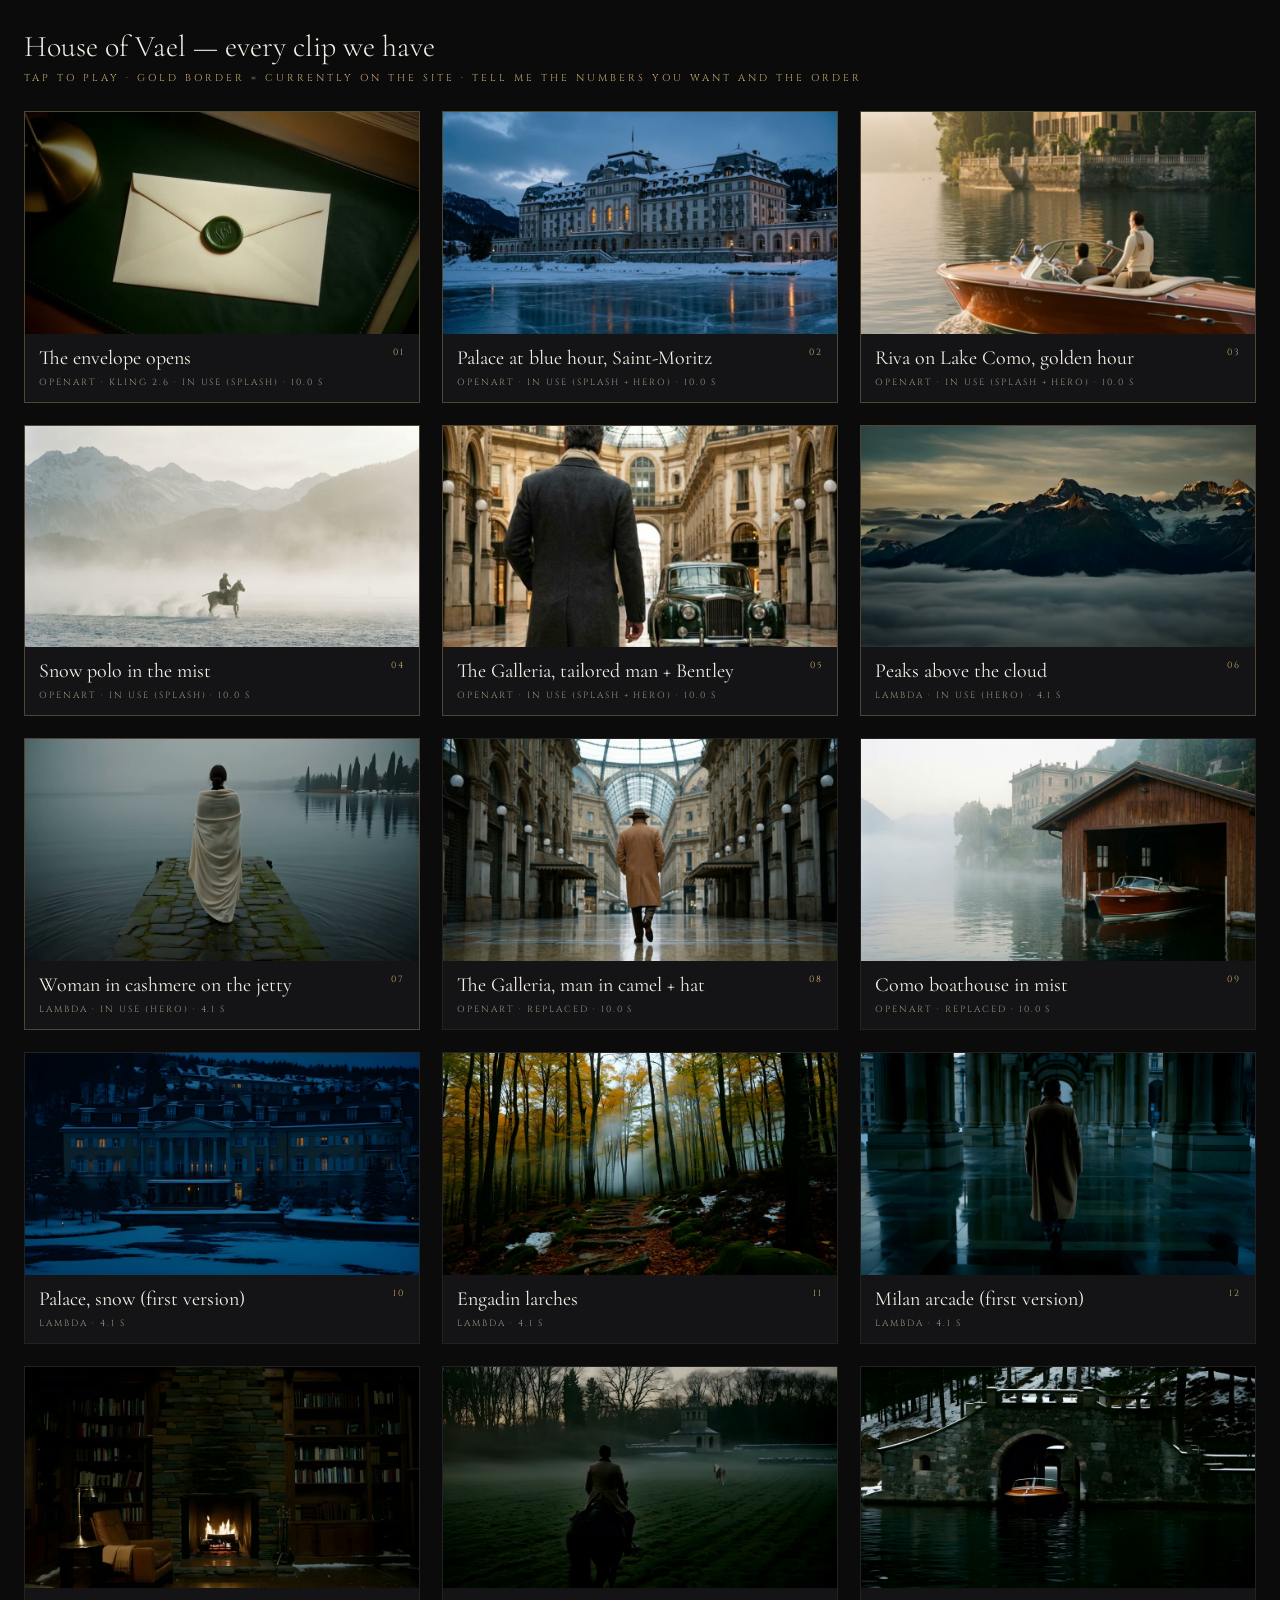
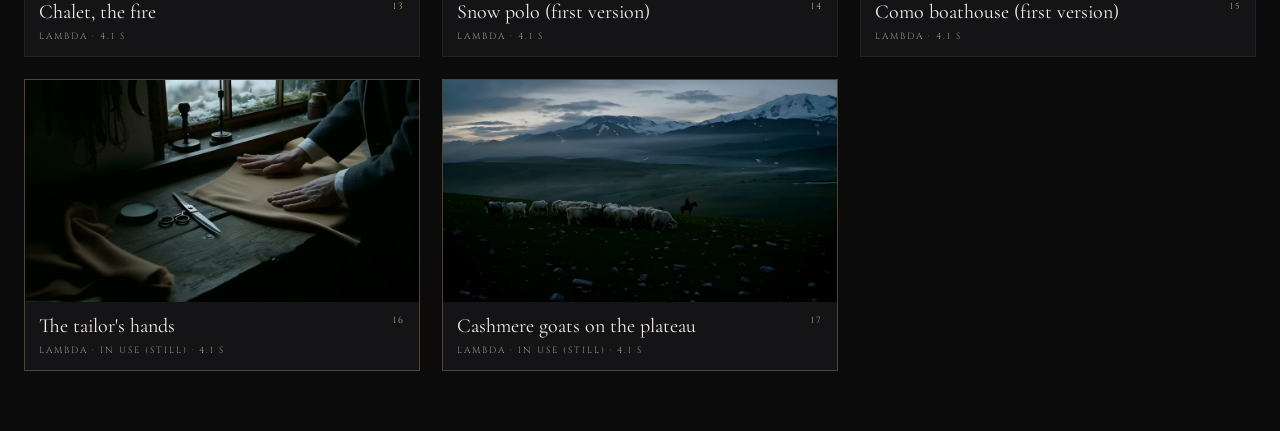
==== picker/index.html @ 3ed7dc56 "Clip picker page" ====
<!doctype html><html><head><meta charset="utf-8"><meta name="viewport" content="width=device-width,initial-scale=1"><title>Vael — clip picker</title>
<link href="https://fonts.googleapis.com/css2?family=Cormorant+Garamond:wght@300;400&family=Cinzel&display=swap" rel="stylesheet">
<style>body{margin:0;background:#0B0B0C;color:#F4EFE6;font-family:"Cormorant Garamond",serif;font-size:18px}
header{padding:28px 24px 8px}h1{font-weight:300;font-size:30px;margin:0}p.k{font-family:Cinzel;font-size:10px;letter-spacing:.3em;text-transform:uppercase;color:#C8A96E;margin:6px 0 0}
.grid{display:grid;grid-template-columns:repeat(auto-fill,minmax(320px,1fr));gap:22px;padding:18px 24px 60px}
.c{background:#141416;border:1px solid #222}.c video{width:100%;display:block;aspect-ratio:16/9;background:#000}
.c .t{padding:12px 14px 14px}.c b{font-weight:400;font-size:20px;display:block}.c small{font-family:Cinzel;font-size:9px;letter-spacing:.22em;text-transform:uppercase;color:#9a927f;display:block;margin-top:6px}
.c.used{border-color:#C8A96E55}.tag{float:right;font-family:Cinzel;font-size:9px;letter-spacing:.2em;color:#C8A96E}</style></head><body>
<header><h1>House of Vael — every clip we have</h1><p class="k">Tap to play · gold border = currently on the site · tell me the numbers you want and the order</p></header><div class="grid"><div class="c used"><video src="clips/open.mp4" poster="clips/open.jpg" muted loop playsinline preload="metadata" onclick="this.paused?this.play():this.pause()"></video><div class="t"><span class="tag">01</span><b>The envelope opens</b><small>OpenArt · Kling 2.6 · IN USE (splash) · 10.0 s</small></div></div><div class="c used"><video src="clips/palace.mp4" poster="clips/palace.jpg" muted loop playsinline preload="metadata" onclick="this.paused?this.play():this.pause()"></video><div class="t"><span class="tag">02</span><b>Palace at blue hour, Saint-Moritz</b><small>OpenArt · IN USE (splash + hero) · 10.0 s</small></div></div><div class="c used"><video src="clips/riva.mp4" poster="clips/riva.jpg" muted loop playsinline preload="metadata" onclick="this.paused?this.play():this.pause()"></video><div class="t"><span class="tag">03</span><b>Riva on Lake Como, golden hour</b><small>OpenArt · IN USE (splash + hero) · 10.0 s</small></div></div><div class="c used"><video src="clips/polo.mp4" poster="clips/polo.jpg" muted loop playsinline preload="metadata" onclick="this.paused?this.play():this.pause()"></video><div class="t"><span class="tag">04</span><b>Snow polo in the mist</b><small>OpenArt · IN USE (splash) · 10.0 s</small></div></div><div class="c used"><video src="clips/galleria.mp4" poster="clips/galleria.jpg" muted loop playsinline preload="metadata" onclick="this.paused?this.play():this.pause()"></video><div class="t"><span class="tag">05</span><b>The Galleria, tailored man + Bentley</b><small>OpenArt · IN USE (splash + hero) · 10.0 s</small></div></div><div class="c used"><video src="clips/peaks.mp4" poster="clips/peaks.jpg" muted loop playsinline preload="metadata" onclick="this.paused?this.play():this.pause()"></video><div class="t"><span class="tag">06</span><b>Peaks above the cloud</b><small>Lambda · IN USE (hero) · 4.1 s</small></div></div><div class="c used"><video src="clips/jetty.mp4" poster="clips/jetty.jpg" muted loop playsinline preload="metadata" onclick="this.paused?this.play():this.pause()"></video><div class="t"><span class="tag">07</span><b>Woman in cashmere on the jetty</b><small>Lambda · IN USE (hero) · 4.1 s</small></div></div><div class="c "><video src="clips/galleria1.mp4" poster="clips/galleria1.jpg" muted loop playsinline preload="metadata" onclick="this.paused?this.play():this.pause()"></video><div class="t"><span class="tag">08</span><b>The Galleria, man in camel + hat</b><small>OpenArt · replaced · 10.0 s</small></div></div><div class="c "><video src="clips/boathouse.mp4" poster="clips/boathouse.jpg" muted loop playsinline preload="metadata" onclick="this.paused?this.play():this.pause()"></video><div class="t"><span class="tag">09</span><b>Como boathouse in mist</b><small>OpenArt · replaced · 10.0 s</small></div></div><div class="c "><video src="clips/palace1.mp4" poster="clips/palace1.jpg" muted loop playsinline preload="metadata" onclick="this.paused?this.play():this.pause()"></video><div class="t"><span class="tag">10</span><b>Palace, snow (first version)</b><small>Lambda · 4.1 s</small></div></div><div class="c "><video src="clips/larches.mp4" poster="clips/larches.jpg" muted loop playsinline preload="metadata" onclick="this.paused?this.play():this.pause()"></video><div class="t"><span class="tag">11</span><b>Engadin larches</b><small>Lambda · 4.1 s</small></div></div><div class="c "><video src="clips/arcade1.mp4" poster="clips/arcade1.jpg" muted loop playsinline preload="metadata" onclick="this.paused?this.play():this.pause()"></video><div class="t"><span class="tag">12</span><b>Milan arcade (first version)</b><small>Lambda · 4.1 s</small></div></div><div class="c "><video src="clips/chalet.mp4" poster="clips/chalet.jpg" muted loop playsinline preload="metadata" onclick="this.paused?this.play():this.pause()"></video><div class="t"><span class="tag">13</span><b>Chalet, the fire</b><small>Lambda · 4.1 s</small></div></div><div class="c "><video src="clips/polo1.mp4" poster="clips/polo1.jpg" muted loop playsinline preload="metadata" onclick="this.paused?this.play():this.pause()"></video><div class="t"><span class="tag">14</span><b>Snow polo (first version)</b><small>Lambda · 4.1 s</small></div></div><div class="c "><video src="clips/boathouse1.mp4" poster="clips/boathouse1.jpg" muted loop playsinline preload="metadata" onclick="this.paused?this.play():this.pause()"></video><div class="t"><span class="tag">15</span><b>Como boathouse (first version)</b><small>Lambda · 4.1 s</small></div></div><div class="c used"><video src="clips/tailor.mp4" poster="clips/tailor.jpg" muted loop playsinline preload="metadata" onclick="this.paused?this.play():this.pause()"></video><div class="t"><span class="tag">16</span><b>The tailor's hands</b><small>Lambda · IN USE (still) · 4.1 s</small></div></div><div class="c used"><video src="clips/goats.mp4" poster="clips/goats.jpg" muted loop playsinline preload="metadata" onclick="this.paused?this.play():this.pause()"></video><div class="t"><span class="tag">17</span><b>Cashmere goats on the plateau</b><small>Lambda · IN USE (still) · 4.1 s</small></div></div></div></body></html>
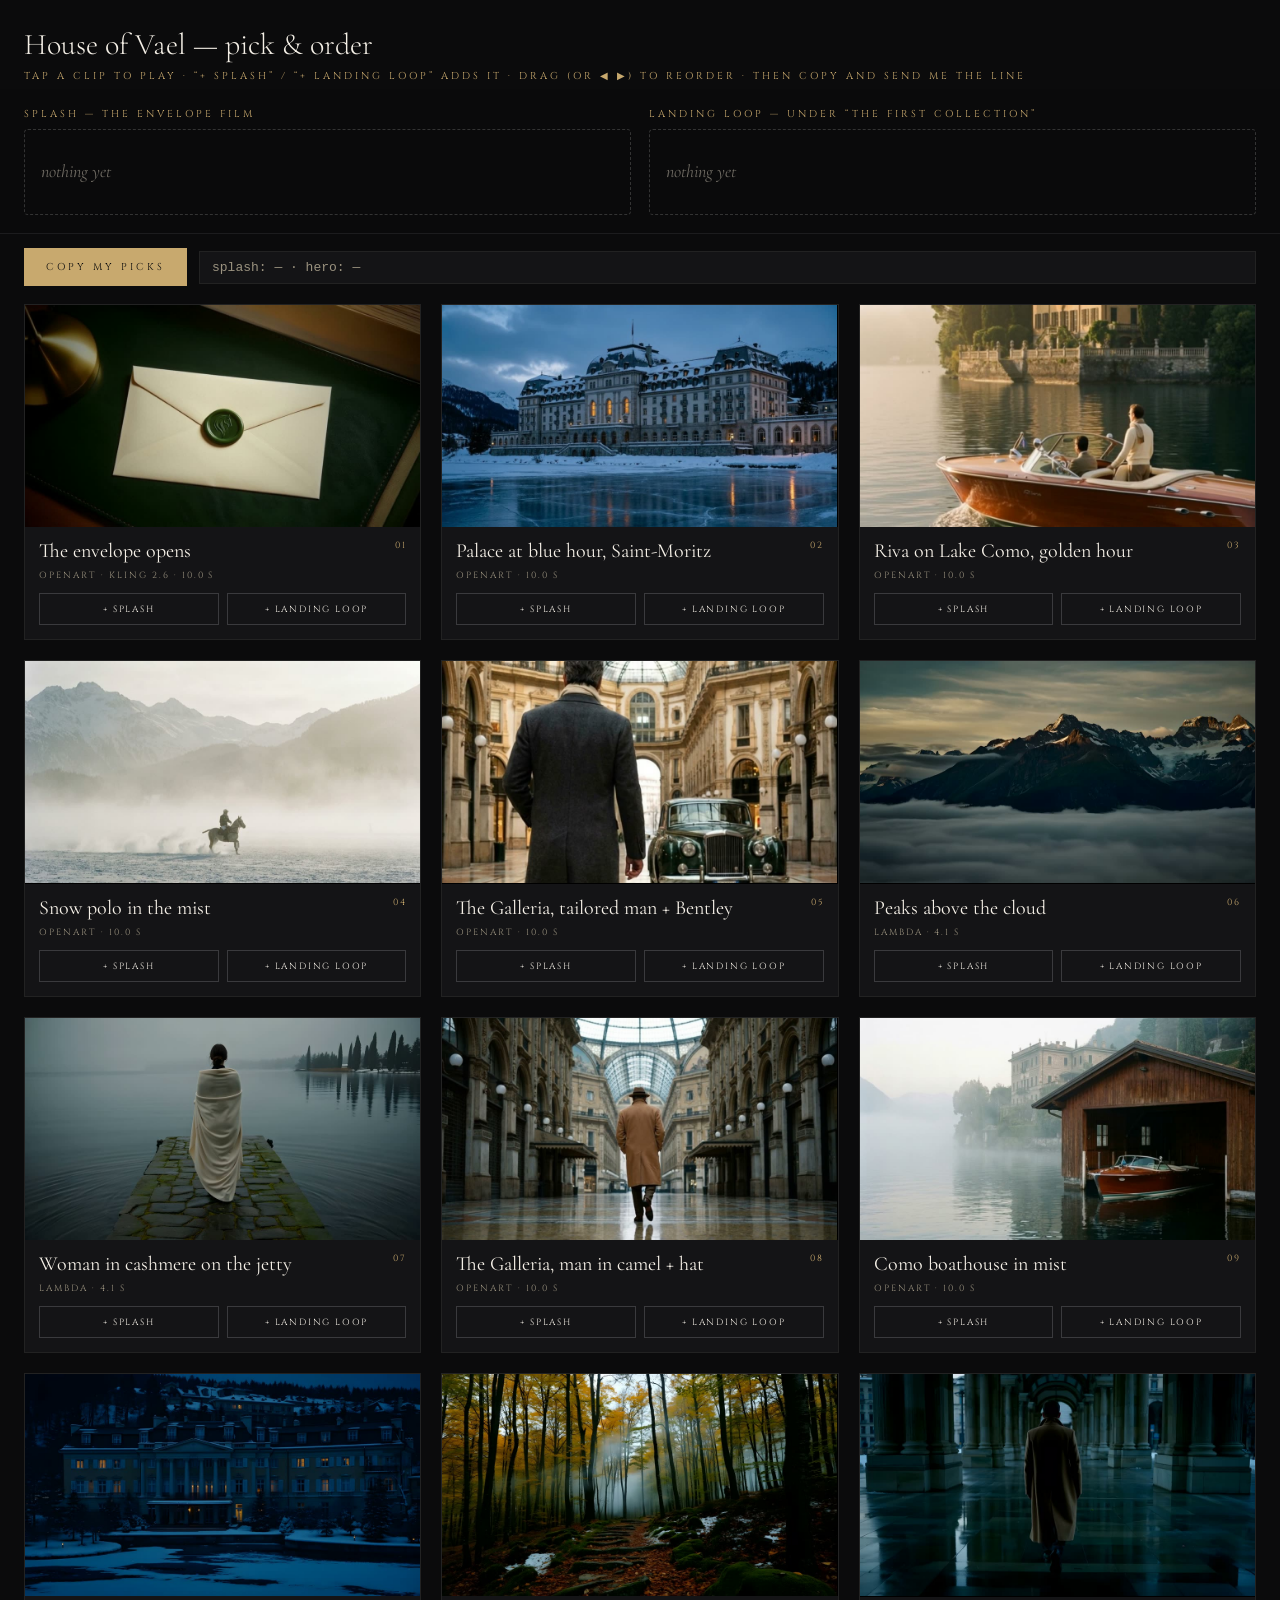
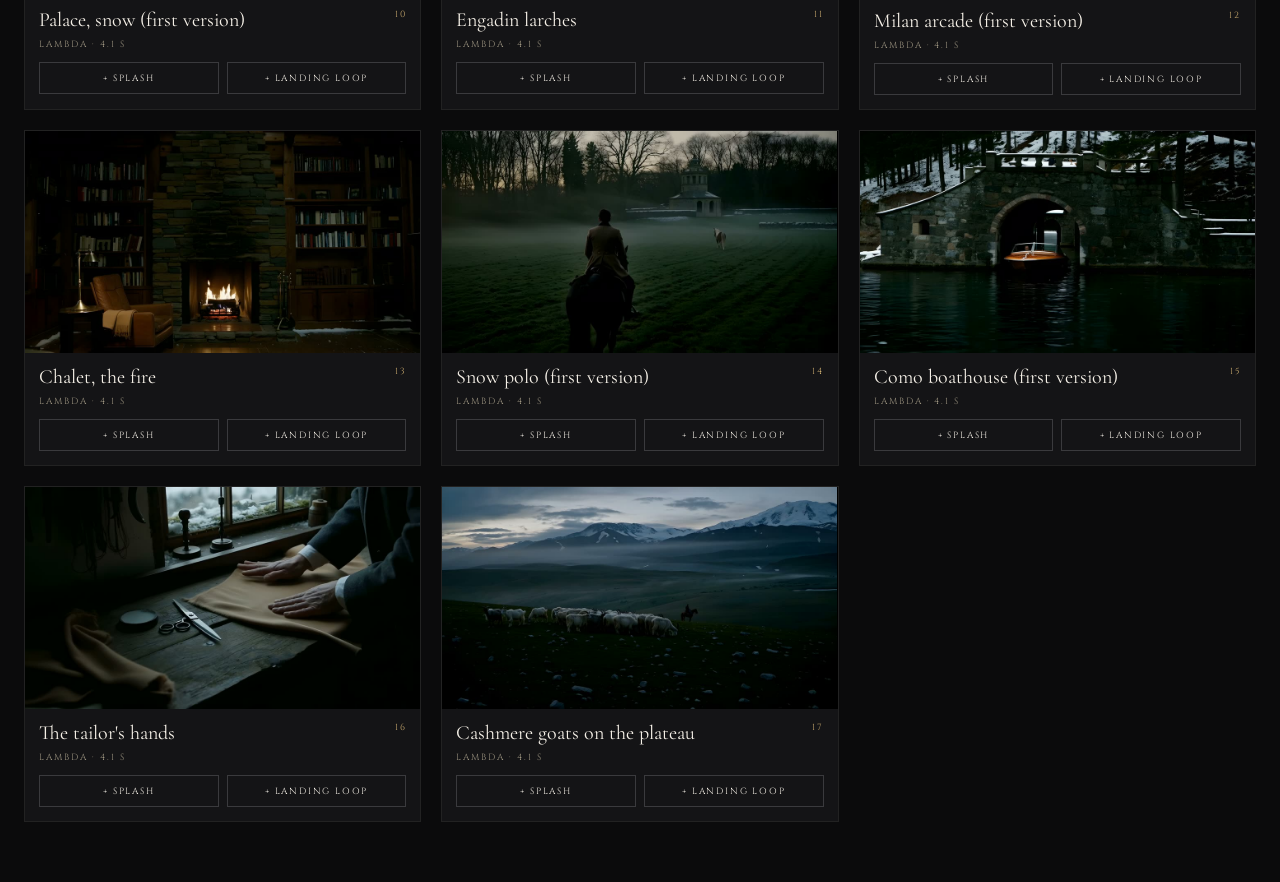
==== commit 62b7ea1f: "Picker: select, reorder (drag or arrows), copy the picks" ====
--- a/picker/index.html
+++ b/picker/index.html
@@ -1,9 +1,53 @@
-<!doctype html><html><head><meta charset="utf-8"><meta name="viewport" content="width=device-width,initial-scale=1"><title>Vael — clip picker</title>
+<!doctype html><html><head><meta charset="utf-8"><meta name="viewport" content="width=device-width,initial-scale=1"><title>Vael — pick & order</title>
 <link href="https://fonts.googleapis.com/css2?family=Cormorant+Garamond:wght@300;400&family=Cinzel&display=swap" rel="stylesheet">
-<style>body{margin:0;background:#0B0B0C;color:#F4EFE6;font-family:"Cormorant Garamond",serif;font-size:18px}
-header{padding:28px 24px 8px}h1{font-weight:300;font-size:30px;margin:0}p.k{font-family:Cinzel;font-size:10px;letter-spacing:.3em;text-transform:uppercase;color:#C8A96E;margin:6px 0 0}
-.grid{display:grid;grid-template-columns:repeat(auto-fill,minmax(320px,1fr));gap:22px;padding:18px 24px 60px}
-.c{background:#141416;border:1px solid #222}.c video{width:100%;display:block;aspect-ratio:16/9;background:#000}
+<style>
+:root{--gold:#C8A96E;--ivory:#F4EFE6}*{box-sizing:border-box}body{margin:0;background:#0B0B0C;color:var(--ivory);font-family:"Cormorant Garamond",serif;font-size:18px}
+header{padding:26px 24px 6px}h1{font-weight:300;font-size:30px;margin:0}p.k{font-family:Cinzel;font-size:10px;letter-spacing:.3em;text-transform:uppercase;color:var(--gold);margin:6px 0 0}
+.lists{display:grid;grid-template-columns:1fr 1fr;gap:18px;padding:18px 24px;position:sticky;top:0;background:#0B0B0Cee;backdrop-filter:blur(8px);z-index:5;border-bottom:1px solid #1c1c1e}
+.list h2{font-family:Cinzel;font-size:10px;letter-spacing:.3em;text-transform:uppercase;color:var(--gold);margin:0 0 8px;font-weight:400}
+.tray{display:flex;gap:8px;flex-wrap:wrap;min-height:86px;padding:8px;border:1px dashed #333;border-radius:4px}
+.tray .it{position:relative;width:120px;flex:none;cursor:grab;border:1px solid #444;background:#000}.tray .it img{width:100%;display:block;aspect-ratio:16/9;object-fit:cover}
+.tray .it .n{position:absolute;left:4px;top:4px;font-family:Cinzel;font-size:9px;background:#000c;padding:2px 5px;color:var(--gold)}
+.tray .it .x{position:absolute;right:2px;top:2px;background:#000c;border:0;color:#fff;font-size:14px;line-height:1;padding:2px 6px;cursor:pointer}
+.tray .it .mv{position:absolute;bottom:2px;left:2px;right:2px;display:flex;justify-content:space-between}.tray .it .mv button{background:#000c;border:0;color:#fff;font-size:12px;padding:1px 6px;cursor:pointer}
+.tray .it.drag{opacity:.4}.tray.over{border-color:var(--gold)}
+.empty{color:#6e6a62;font-style:italic;padding:22px 8px}
+.grid{display:grid;grid-template-columns:repeat(auto-fill,minmax(300px,1fr));gap:20px;padding:18px 24px 60px}
+.c{background:#141416;border:1px solid #222}.c video{width:100%;display:block;aspect-ratio:16/9;background:#000;cursor:pointer}
 .c .t{padding:12px 14px 14px}.c b{font-weight:400;font-size:20px;display:block}.c small{font-family:Cinzel;font-size:9px;letter-spacing:.22em;text-transform:uppercase;color:#9a927f;display:block;margin-top:6px}
-.c.used{border-color:#C8A96E55}.tag{float:right;font-family:Cinzel;font-size:9px;letter-spacing:.2em;color:#C8A96E}</style></head><body>
-<header><h1>House of Vael — every clip we have</h1><p class="k">Tap to play · gold border = currently on the site · tell me the numbers you want and the order</p></header><div class="grid"><div class="c used"><video src="clips/open.mp4" poster="clips/open.jpg" muted loop playsinline preload="metadata" onclick="this.paused?this.play():this.pause()"></video><div class="t"><span class="tag">01</span><b>The envelope opens</b><small>OpenArt · Kling 2.6 · IN USE (splash) · 10.0 s</small></div></div><div class="c used"><video src="clips/palace.mp4" poster="clips/palace.jpg" muted loop playsinline preload="metadata" onclick="this.paused?this.play():this.pause()"></video><div class="t"><span class="tag">02</span><b>Palace at blue hour, Saint-Moritz</b><small>OpenArt · IN USE (splash + hero) · 10.0 s</small></div></div><div class="c used"><video src="clips/riva.mp4" poster="clips/riva.jpg" muted loop playsinline preload="metadata" onclick="this.paused?this.play():this.pause()"></video><div class="t"><span class="tag">03</span><b>Riva on Lake Como, golden hour</b><small>OpenArt · IN USE (splash + hero) · 10.0 s</small></div></div><div class="c used"><video src="clips/polo.mp4" poster="clips/polo.jpg" muted loop playsinline preload="metadata" onclick="this.paused?this.play():this.pause()"></video><div class="t"><span class="tag">04</span><b>Snow polo in the mist</b><small>OpenArt · IN USE (splash) · 10.0 s</small></div></div><div class="c used"><video src="clips/galleria.mp4" poster="clips/galleria.jpg" muted loop playsinline preload="metadata" onclick="this.paused?this.play():this.pause()"></video><div class="t"><span class="tag">05</span><b>The Galleria, tailored man + Bentley</b><small>OpenArt · IN USE (splash + hero) · 10.0 s</small></div></div><div class="c used"><video src="clips/peaks.mp4" poster="clips/peaks.jpg" muted loop playsinline preload="metadata" onclick="this.paused?this.play():this.pause()"></video><div class="t"><span class="tag">06</span><b>Peaks above the cloud</b><small>Lambda · IN USE (hero) · 4.1 s</small></div></div><div class="c used"><video src="clips/jetty.mp4" poster="clips/jetty.jpg" muted loop playsinline preload="metadata" onclick="this.paused?this.play():this.pause()"></video><div class="t"><span class="tag">07</span><b>Woman in cashmere on the jetty</b><small>Lambda · IN USE (hero) · 4.1 s</small></div></div><div class="c "><video src="clips/galleria1.mp4" poster="clips/galleria1.jpg" muted loop playsinline preload="metadata" onclick="this.paused?this.play():this.pause()"></video><div class="t"><span class="tag">08</span><b>The Galleria, man in camel + hat</b><small>OpenArt · replaced · 10.0 s</small></div></div><div class="c "><video src="clips/boathouse.mp4" poster="clips/boathouse.jpg" muted loop playsinline preload="metadata" onclick="this.paused?this.play():this.pause()"></video><div class="t"><span class="tag">09</span><b>Como boathouse in mist</b><small>OpenArt · replaced · 10.0 s</small></div></div><div class="c "><video src="clips/palace1.mp4" poster="clips/palace1.jpg" muted loop playsinline preload="metadata" onclick="this.paused?this.play():this.pause()"></video><div class="t"><span class="tag">10</span><b>Palace, snow (first version)</b><small>Lambda · 4.1 s</small></div></div><div class="c "><video src="clips/larches.mp4" poster="clips/larches.jpg" muted loop playsinline preload="metadata" onclick="this.paused?this.play():this.pause()"></video><div class="t"><span class="tag">11</span><b>Engadin larches</b><small>Lambda · 4.1 s</small></div></div><div class="c "><video src="clips/arcade1.mp4" poster="clips/arcade1.jpg" muted loop playsinline preload="metadata" onclick="this.paused?this.play():this.pause()"></video><div class="t"><span class="tag">12</span><b>Milan arcade (first version)</b><small>Lambda · 4.1 s</small></div></div><div class="c "><video src="clips/chalet.mp4" poster="clips/chalet.jpg" muted loop playsinline preload="metadata" onclick="this.paused?this.play():this.pause()"></video><div class="t"><span class="tag">13</span><b>Chalet, the fire</b><small>Lambda · 4.1 s</small></div></div><div class="c "><video src="clips/polo1.mp4" poster="clips/polo1.jpg" muted loop playsinline preload="metadata" onclick="this.paused?this.play():this.pause()"></video><div class="t"><span class="tag">14</span><b>Snow polo (first version)</b><small>Lambda · 4.1 s</small></div></div><div class="c "><video src="clips/boathouse1.mp4" poster="clips/boathouse1.jpg" muted loop playsinline preload="metadata" onclick="this.paused?this.play():this.pause()"></video><div class="t"><span class="tag">15</span><b>Como boathouse (first version)</b><small>Lambda · 4.1 s</small></div></div><div class="c used"><video src="clips/tailor.mp4" poster="clips/tailor.jpg" muted loop playsinline preload="metadata" onclick="this.paused?this.play():this.pause()"></video><div class="t"><span class="tag">16</span><b>The tailor's hands</b><small>Lambda · IN USE (still) · 4.1 s</small></div></div><div class="c used"><video src="clips/goats.mp4" poster="clips/goats.jpg" muted loop playsinline preload="metadata" onclick="this.paused?this.play():this.pause()"></video><div class="t"><span class="tag">17</span><b>Cashmere goats on the plateau</b><small>Lambda · IN USE (still) · 4.1 s</small></div></div></div></body></html>+.tag{float:right;font-family:Cinzel;font-size:9px;letter-spacing:.2em;color:var(--gold)}
+.btns{display:flex;gap:8px;margin-top:12px}.btns button{flex:1;background:none;border:1px solid #3a3a3d;color:var(--ivory);font-family:Cinzel;font-size:9px;letter-spacing:.2em;text-transform:uppercase;padding:9px 6px;cursor:pointer}.btns button:hover{border-color:var(--gold);color:var(--gold)}
+.c.in-splash{border-color:var(--gold)}.c.in-hero{border-color:#7fa58a}
+.send{padding:14px 24px 0;display:flex;gap:12px;align-items:center;flex-wrap:wrap}
+.send button{background:var(--gold);color:#0B0B0C;border:0;font-family:Cinzel;font-size:10px;letter-spacing:.3em;text-transform:uppercase;padding:12px 22px;cursor:pointer}
+.send code{font-family:ui-monospace,Menlo,monospace;font-size:13px;color:#9a927f;background:#141416;padding:8px 12px;border:1px solid #222;flex:1;min-width:240px}
+@media(max-width:800px){.lists{grid-template-columns:1fr}.tray .it{width:96px}}
+</style></head><body>
+<header><h1>House of Vael — pick &amp; order</h1><p class="k">Tap a clip to play · “+ Splash” / “+ Landing loop” adds it · drag (or ◀ ▶) to reorder · then Copy and send me the line</p></header>
+<div class="lists"><div class="list"><h2>Splash — the envelope film</h2><div class="tray" id="splash"><div class="empty">nothing yet</div></div></div><div class="list"><h2>Landing loop — under “The First Collection”</h2><div class="tray" id="hero"><div class="empty">nothing yet</div></div></div></div>
+<div class="send"><button id="copy">Copy my picks</button><code id="line">splash: — · hero: —</code></div>
+<div class="grid"><div class="c" data-id="open" data-n="01"><video src="clips/open.mp4" poster="clips/open.jpg" muted loop playsinline preload="metadata"></video><div class="t"><span class="tag">01</span><b>The envelope opens</b><small>OpenArt · Kling 2.6 · 10.0 s</small><div class="btns"><button data-to="splash">+ Splash</button><button data-to="hero">+ Landing loop</button></div></div></div><div class="c" data-id="palace" data-n="02"><video src="clips/palace.mp4" poster="clips/palace.jpg" muted loop playsinline preload="metadata"></video><div class="t"><span class="tag">02</span><b>Palace at blue hour, Saint-Moritz</b><small>OpenArt · 10.0 s</small><div class="btns"><button data-to="splash">+ Splash</button><button data-to="hero">+ Landing loop</button></div></div></div><div class="c" data-id="riva" data-n="03"><video src="clips/riva.mp4" poster="clips/riva.jpg" muted loop playsinline preload="metadata"></video><div class="t"><span class="tag">03</span><b>Riva on Lake Como, golden hour</b><small>OpenArt · 10.0 s</small><div class="btns"><button data-to="splash">+ Splash</button><button data-to="hero">+ Landing loop</button></div></div></div><div class="c" data-id="polo" data-n="04"><video src="clips/polo.mp4" poster="clips/polo.jpg" muted loop playsinline preload="metadata"></video><div class="t"><span class="tag">04</span><b>Snow polo in the mist</b><small>OpenArt · 10.0 s</small><div class="btns"><button data-to="splash">+ Splash</button><button data-to="hero">+ Landing loop</button></div></div></div><div class="c" data-id="galleria" data-n="05"><video src="clips/galleria.mp4" poster="clips/galleria.jpg" muted loop playsinline preload="metadata"></video><div class="t"><span class="tag">05</span><b>The Galleria, tailored man + Bentley</b><small>OpenArt · 10.0 s</small><div class="btns"><button data-to="splash">+ Splash</button><button data-to="hero">+ Landing loop</button></div></div></div><div class="c" data-id="peaks" data-n="06"><video src="clips/peaks.mp4" poster="clips/peaks.jpg" muted loop playsinline preload="metadata"></video><div class="t"><span class="tag">06</span><b>Peaks above the cloud</b><small>Lambda · 4.1 s</small><div class="btns"><button data-to="splash">+ Splash</button><button data-to="hero">+ Landing loop</button></div></div></div><div class="c" data-id="jetty" data-n="07"><video src="clips/jetty.mp4" poster="clips/jetty.jpg" muted loop playsinline preload="metadata"></video><div class="t"><span class="tag">07</span><b>Woman in cashmere on the jetty</b><small>Lambda · 4.1 s</small><div class="btns"><button data-to="splash">+ Splash</button><button data-to="hero">+ Landing loop</button></div></div></div><div class="c" data-id="galleria1" data-n="08"><video src="clips/galleria1.mp4" poster="clips/galleria1.jpg" muted loop playsinline preload="metadata"></video><div class="t"><span class="tag">08</span><b>The Galleria, man in camel + hat</b><small>OpenArt · 10.0 s</small><div class="btns"><button data-to="splash">+ Splash</button><button data-to="hero">+ Landing loop</button></div></div></div><div class="c" data-id="boathouse" data-n="09"><video src="clips/boathouse.mp4" poster="clips/boathouse.jpg" muted loop playsinline preload="metadata"></video><div class="t"><span class="tag">09</span><b>Como boathouse in mist</b><small>OpenArt · 10.0 s</small><div class="btns"><button data-to="splash">+ Splash</button><button data-to="hero">+ Landing loop</button></div></div></div><div class="c" data-id="palace1" data-n="10"><video src="clips/palace1.mp4" poster="clips/palace1.jpg" muted loop playsinline preload="metadata"></video><div class="t"><span class="tag">10</span><b>Palace, snow (first version)</b><small>Lambda · 4.1 s</small><div class="btns"><button data-to="splash">+ Splash</button><button data-to="hero">+ Landing loop</button></div></div></div><div class="c" data-id="larches" data-n="11"><video src="clips/larches.mp4" poster="clips/larches.jpg" muted loop playsinline preload="metadata"></video><div class="t"><span class="tag">11</span><b>Engadin larches</b><small>Lambda · 4.1 s</small><div class="btns"><button data-to="splash">+ Splash</button><button data-to="hero">+ Landing loop</button></div></div></div><div class="c" data-id="arcade1" data-n="12"><video src="clips/arcade1.mp4" poster="clips/arcade1.jpg" muted loop playsinline preload="metadata"></video><div class="t"><span class="tag">12</span><b>Milan arcade (first version)</b><small>Lambda · 4.1 s</small><div class="btns"><button data-to="splash">+ Splash</button><button data-to="hero">+ Landing loop</button></div></div></div><div class="c" data-id="chalet" data-n="13"><video src="clips/chalet.mp4" poster="clips/chalet.jpg" muted loop playsinline preload="metadata"></video><div class="t"><span class="tag">13</span><b>Chalet, the fire</b><small>Lambda · 4.1 s</small><div class="btns"><button data-to="splash">+ Splash</button><button data-to="hero">+ Landing loop</button></div></div></div><div class="c" data-id="polo1" data-n="14"><video src="clips/polo1.mp4" poster="clips/polo1.jpg" muted loop playsinline preload="metadata"></video><div class="t"><span class="tag">14</span><b>Snow polo (first version)</b><small>Lambda · 4.1 s</small><div class="btns"><button data-to="splash">+ Splash</button><button data-to="hero">+ Landing loop</button></div></div></div><div class="c" data-id="boathouse1" data-n="15"><video src="clips/boathouse1.mp4" poster="clips/boathouse1.jpg" muted loop playsinline preload="metadata"></video><div class="t"><span class="tag">15</span><b>Como boathouse (first version)</b><small>Lambda · 4.1 s</small><div class="btns"><button data-to="splash">+ Splash</button><button data-to="hero">+ Landing loop</button></div></div></div><div class="c" data-id="tailor" data-n="16"><video src="clips/tailor.mp4" poster="clips/tailor.jpg" muted loop playsinline preload="metadata"></video><div class="t"><span class="tag">16</span><b>The tailor's hands</b><small>Lambda · 4.1 s</small><div class="btns"><button data-to="splash">+ Splash</button><button data-to="hero">+ Landing loop</button></div></div></div><div class="c" data-id="goats" data-n="17"><video src="clips/goats.mp4" poster="clips/goats.jpg" muted loop playsinline preload="metadata"></video><div class="t"><span class="tag">17</span><b>Cashmere goats on the plateau</b><small>Lambda · 4.1 s</small><div class="btns"><button data-to="splash">+ Splash</button><button data-to="hero">+ Landing loop</button></div></div></div></div>
+<script>
+const M={"open": {"n": "01", "label": "The envelope opens"}, "palace": {"n": "02", "label": "Palace at blue hour, Saint-Moritz"}, "riva": {"n": "03", "label": "Riva on Lake Como, golden hour"}, "polo": {"n": "04", "label": "Snow polo in the mist"}, "galleria": {"n": "05", "label": "The Galleria, tailored man + Bentley"}, "peaks": {"n": "06", "label": "Peaks above the cloud"}, "jetty": {"n": "07", "label": "Woman in cashmere on the jetty"}, "galleria1": {"n": "08", "label": "The Galleria, man in camel + hat"}, "boathouse": {"n": "09", "label": "Como boathouse in mist"}, "palace1": {"n": "10", "label": "Palace, snow (first version)"}, "larches": {"n": "11", "label": "Engadin larches"}, "arcade1": {"n": "12", "label": "Milan arcade (first version)"}, "chalet": {"n": "13", "label": "Chalet, the fire"}, "polo1": {"n": "14", "label": "Snow polo (first version)"}, "boathouse1": {"n": "15", "label": "Como boathouse (first version)"}, "tailor": {"n": "16", "label": "The tailor's hands"}, "goats": {"n": "17", "label": "Cashmere goats on the plateau"}};
+const state={splash:[],hero:[]};
+try{const s=JSON.parse(localStorage.getItem('vael-picks')||'null'); if(s) Object.assign(state,s);}catch(e){}
+function save(){try{localStorage.setItem('vael-picks',JSON.stringify(state))}catch(e){}}
+function line(){const f=k=>state[k].length?state[k].map(id=>M[id].n).join(' '):'—'; return 'splash: '+f('splash')+' · hero: '+f('hero')}
+function render(){
+  for(const k of ['splash','hero']){const t=document.getElementById(k); t.innerHTML=state[k].length?'':'<div class="empty">nothing yet</div>';
+    state[k].forEach((id,i)=>{const d=document.createElement('div'); d.className='it'; d.draggable=true; d.dataset.id=id;
+      d.innerHTML=`<img src="clips/${id}.jpg"><span class="n">${i+1} · ${M[id].n}</span><button class="x" title="remove">×</button><div class="mv"><button data-d="-1">◀</button><button data-d="1">▶</button></div>`;
+      d.querySelector('.x').onclick=()=>{state[k].splice(i,1);render()};
+      d.querySelectorAll('.mv button').forEach(b=>b.onclick=()=>{const j=i+ +b.dataset.d; if(j<0||j>=state[k].length)return; [state[k][i],state[k][j]]=[state[k][j],state[k][i]]; render()});
+      d.addEventListener('dragstart',e=>{d.classList.add('drag'); e.dataTransfer.setData('text/plain',JSON.stringify({k,i}))}); d.addEventListener('dragend',()=>d.classList.remove('drag'));
+      d.addEventListener('dragover',e=>e.preventDefault()); d.addEventListener('drop',e=>{e.preventDefault(); const s=JSON.parse(e.dataTransfer.getData('text/plain')); if(s.k!==k)return; const [m]=state[k].splice(s.i,1); state[k].splice(i,0,m); render()});
+      t.appendChild(d)});
+    t.ondragover=e=>{e.preventDefault();t.classList.add('over')}; t.ondragleave=()=>t.classList.remove('over'); t.ondrop=()=>t.classList.remove('over');}
+  document.querySelectorAll('.c').forEach(c=>{c.classList.toggle('in-splash',state.splash.includes(c.dataset.id)); c.classList.toggle('in-hero',state.hero.includes(c.dataset.id))});
+  document.getElementById('line').textContent=line(); save();
+}
+document.querySelectorAll('.c').forEach(c=>{const v=c.querySelector('video'); v.onclick=()=>v.paused?v.play():v.pause();
+  c.querySelectorAll('.btns button').forEach(b=>b.onclick=()=>{const k=b.dataset.to; const id=c.dataset.id; if(!state[k].includes(id)) state[k].push(id); render(); window.scrollTo({top:0,behavior:'smooth'})})});
+document.getElementById('copy').onclick=async()=>{const t=line(); try{await navigator.clipboard.writeText(t); document.getElementById('copy').textContent='Copied — paste it to me'}catch(e){prompt('Copy this:',t)}};
+render();
+</script></body></html>
